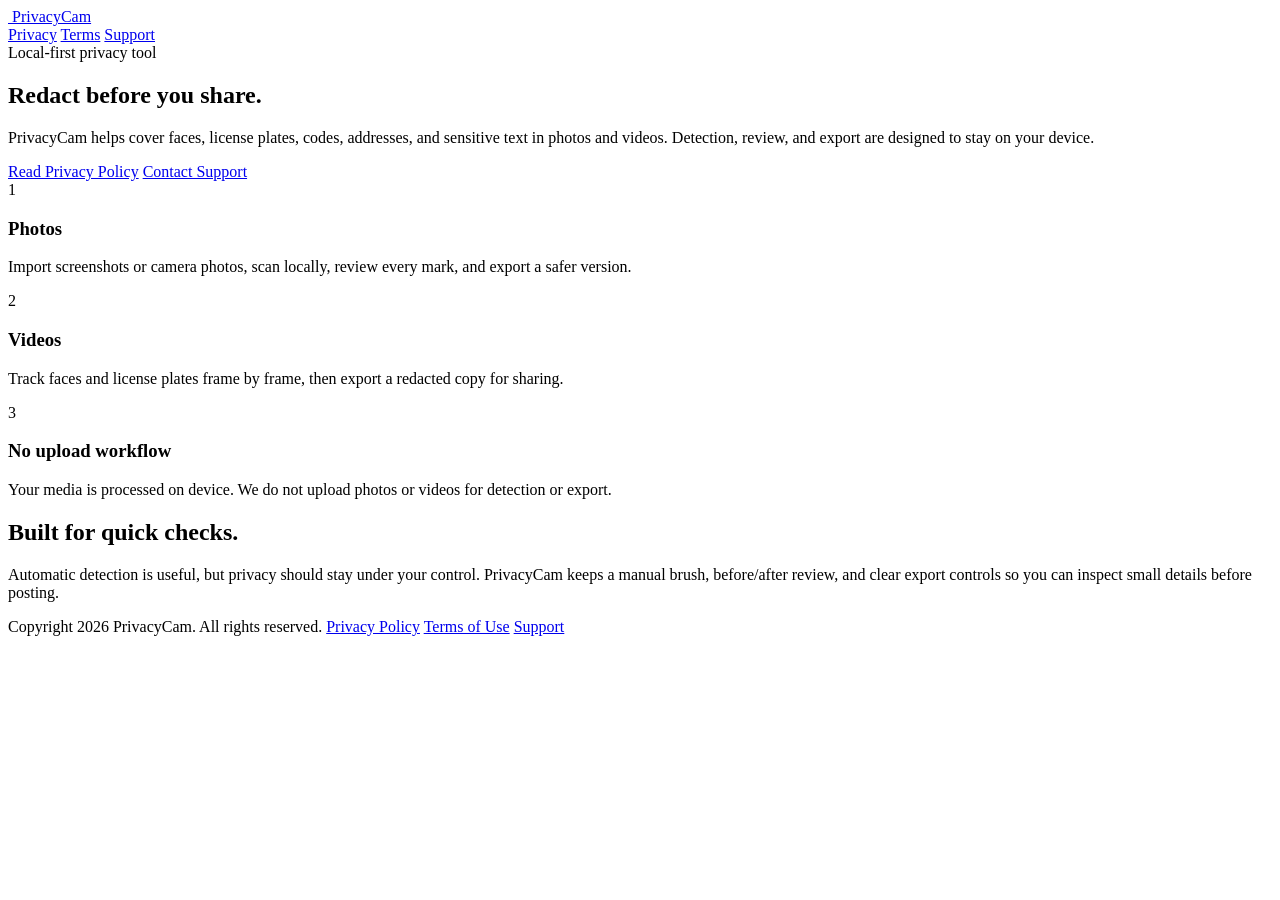
==== index.html @ f9ae5edd "Add files via upload" ====
<!doctype html>
<html lang="en">
<head>
  <meta charset="utf-8">
  <meta name="viewport" content="width=device-width, initial-scale=1">
  <title>PrivacyCam - Private photo and video redaction</title>
  <meta name="description" content="PrivacyCam redacts faces, license plates, codes, addresses, and sensitive text in photos and videos. Processing is designed to stay on your device.">
  <meta property="og:title" content="PrivacyCam">
  <meta property="og:description" content="Private photo and video redaction, designed for on-device processing.">
  <meta property="og:image" content="assets/app-icon.png">
  <link rel="icon" href="assets/app-icon.png">
  <link rel="apple-touch-icon" href="assets/app-icon.png">
  <link rel="stylesheet" href="assets/site.css">
</head>
<body>
  <main class="page">
    <header class="topbar">
      <a class="brand" href="index.html" aria-label="PrivacyCam home">
        <img src="assets/app-icon.png" alt="">
        <span>PrivacyCam</span>
      </a>
      <nav class="nav" aria-label="Main navigation">
        <a href="privacy.html">Privacy</a>
        <a href="terms.html">Terms</a>
        <a href="support.html">Support</a>
      </nav>
    </header>

    <section class="hero">
      <div>
        <div class="eyebrow">Local-first privacy tool</div>
        <h1>Redact before you share.</h1>
        <p class="lead">PrivacyCam helps cover faces, license plates, codes, addresses, and sensitive text in photos and videos. Detection, review, and export are designed to stay on your device.</p>
        <div class="actions">
          <a class="button" href="privacy.html">Read Privacy Policy</a>
          <a class="button secondary" href="support.html">Contact Support</a>
        </div>
      </div>

      <div class="preview" aria-label="PrivacyCam redaction illustration">
        <div class="photo-card"></div>
        <div class="bar-one redaction-bar"></div>
        <div class="bar-two redaction-bar"></div>
        <div class="car"></div>
        <div class="bar-three redaction-bar"></div>
        <div class="lens"></div>
      </div>
    </section>

    <section class="grid" aria-label="Core features">
      <article class="card">
        <span class="icon">1</span>
        <h3>Photos</h3>
        <p>Import screenshots or camera photos, scan locally, review every mark, and export a safer version.</p>
      </article>
      <article class="card">
        <span class="icon">2</span>
        <h3>Videos</h3>
        <p>Track faces and license plates frame by frame, then export a redacted copy for sharing.</p>
      </article>
      <article class="card">
        <span class="icon">3</span>
        <h3>No upload workflow</h3>
        <p>Your media is processed on device. We do not upload photos or videos for detection or export.</p>
      </article>
    </section>

    <section class="section">
      <h2>Built for quick checks.</h2>
      <p>Automatic detection is useful, but privacy should stay under your control. PrivacyCam keeps a manual brush, before/after review, and clear export controls so you can inspect small details before posting.</p>
    </section>

    <footer>
      <span>Copyright 2026 PrivacyCam. All rights reserved.</span>
      <span>
        <a href="privacy.html">Privacy Policy</a>
        <a href="terms.html">Terms of Use</a>
        <a href="support.html">Support</a>
      </span>
    </footer>
  </main>
</body>
</html>
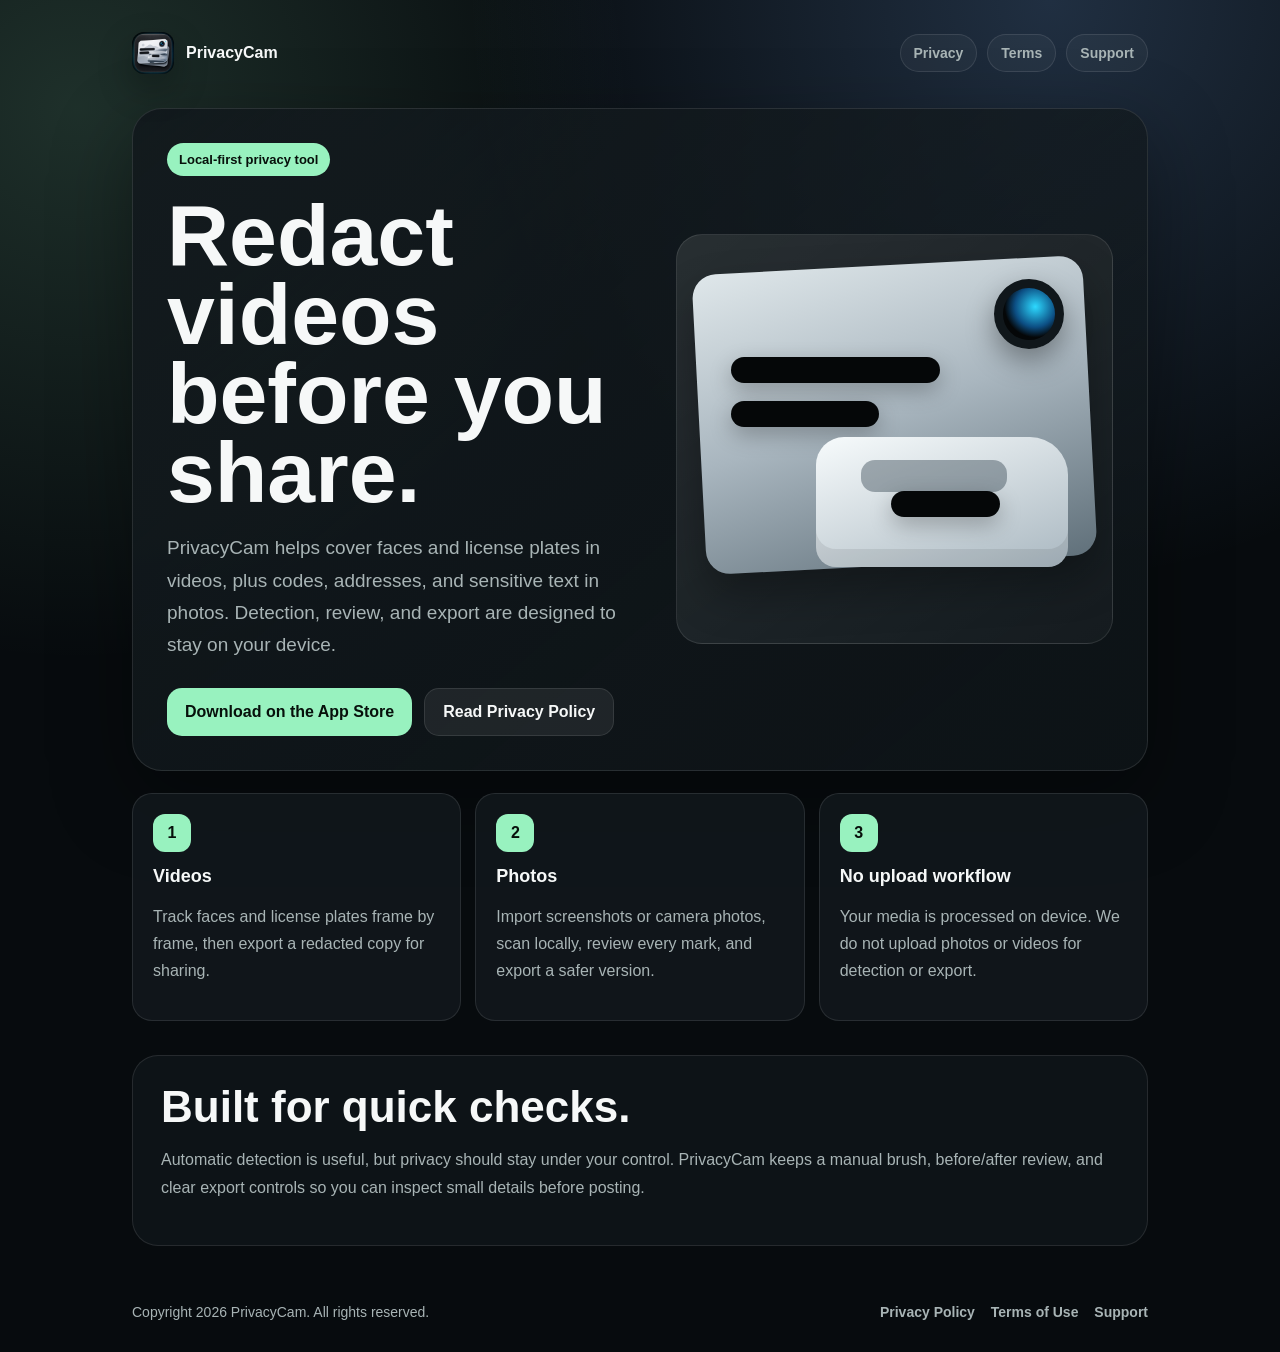
==== commit a8fe17a1: "Update index.html" ====
--- a/index.html
+++ b/index.html
@@ -3,10 +3,10 @@
 <head>
   <meta charset="utf-8">
   <meta name="viewport" content="width=device-width, initial-scale=1">
-  <title>PrivacyCam - Private photo and video redaction</title>
-  <meta name="description" content="PrivacyCam redacts faces, license plates, codes, addresses, and sensitive text in photos and videos. Processing is designed to stay on your device.">
+  <title>PrivacyCam - Video and photo redaction</title>
+  <meta name="description" content="PrivacyCam redacts faces and license plates in videos, plus codes, addresses, and sensitive text in photos. Processing is designed to stay on your device.">
   <meta property="og:title" content="PrivacyCam">
-  <meta property="og:description" content="Private photo and video redaction, designed for on-device processing.">
+  <meta property="og:description" content="Video and photo redaction, designed for on-device processing.">
   <meta property="og:image" content="assets/app-icon.png">
   <link rel="icon" href="assets/app-icon.png">
   <link rel="apple-touch-icon" href="assets/app-icon.png">
@@ -21,19 +21,19 @@
       </a>
       <nav class="nav" aria-label="Main navigation">
         <a href="privacy.html">Privacy</a>
-        <a href="terms.html">Terms</a>
-        <a href="support.html">Support</a>
+        <a href="term.html">Terms</a>
+        <a href="index.html">Support</a>
       </nav>
     </header>
 
     <section class="hero">
       <div>
         <div class="eyebrow">Local-first privacy tool</div>
-        <h1>Redact before you share.</h1>
-        <p class="lead">PrivacyCam helps cover faces, license plates, codes, addresses, and sensitive text in photos and videos. Detection, review, and export are designed to stay on your device.</p>
+        <h1>Redact videos before you share.</h1>
+        <p class="lead">PrivacyCam helps cover faces and license plates in videos, plus codes, addresses, and sensitive text in photos. Detection, review, and export are designed to stay on your device.</p>
         <div class="actions">
-          <a class="button" href="privacy.html">Read Privacy Policy</a>
-          <a class="button secondary" href="support.html">Contact Support</a>
+          <a class="button" href="https://apps.apple.com/app/id6768962911">Download on the App Store</a>
+          <a class="button secondary" href="privacy.html">Read Privacy Policy</a>
         </div>
       </div>
 
@@ -50,13 +50,13 @@
     <section class="grid" aria-label="Core features">
       <article class="card">
         <span class="icon">1</span>
-        <h3>Photos</h3>
-        <p>Import screenshots or camera photos, scan locally, review every mark, and export a safer version.</p>
+        <h3>Videos</h3>
+        <p>Track faces and license plates frame by frame, then export a redacted copy for sharing.</p>
       </article>
       <article class="card">
         <span class="icon">2</span>
-        <h3>Videos</h3>
-        <p>Track faces and license plates frame by frame, then export a redacted copy for sharing.</p>
+        <h3>Photos</h3>
+        <p>Import screenshots or camera photos, scan locally, review every mark, and export a safer version.</p>
       </article>
       <article class="card">
         <span class="icon">3</span>
@@ -74,8 +74,8 @@
       <span>Copyright 2026 PrivacyCam. All rights reserved.</span>
       <span>
         <a href="privacy.html">Privacy Policy</a>
-        <a href="terms.html">Terms of Use</a>
-        <a href="support.html">Support</a>
+        <a href="term.html">Terms of Use</a>
+        <a href="index.html">Support</a>
       </span>
     </footer>
   </main>
--- a/assets/site.css
+++ b/assets/site.css
@@ -0,0 +1,350 @@
+:root {
+  color-scheme: dark;
+  --bg: #070b0e;
+  --panel: rgba(18, 25, 29, 0.84);
+  --panel-strong: #12191d;
+  --text: #f6f8f8;
+  --muted: #a8b4b5;
+  --line: rgba(255, 255, 255, 0.1);
+  --mint: #98f2bf;
+  --blue: #79aff8;
+  --orange: #f4ba72;
+  --shadow: 0 28px 80px rgba(0, 0, 0, 0.36);
+}
+
+* {
+  box-sizing: border-box;
+}
+
+html {
+  scroll-behavior: smooth;
+}
+
+body {
+  margin: 0;
+  min-height: 100vh;
+  font-family: -apple-system, BlinkMacSystemFont, "Segoe UI", sans-serif;
+  background:
+    radial-gradient(circle at 82% 0%, rgba(121, 175, 248, 0.22), transparent 34%),
+    radial-gradient(circle at 6% 8%, rgba(152, 242, 191, 0.16), transparent 32%),
+    var(--bg);
+  color: var(--text);
+}
+
+a {
+  color: inherit;
+  text-decoration: none;
+}
+
+.page {
+  width: min(1060px, 100%);
+  margin: 0 auto;
+  padding: 22px;
+}
+
+.topbar {
+  display: flex;
+  align-items: center;
+  justify-content: space-between;
+  gap: 18px;
+  padding: 10px 0 34px;
+}
+
+.brand {
+  display: inline-flex;
+  align-items: center;
+  gap: 12px;
+  font-weight: 900;
+  letter-spacing: 0;
+}
+
+.brand img {
+  width: 42px;
+  height: 42px;
+  border-radius: 12px;
+  box-shadow: 0 14px 34px rgba(0, 0, 0, 0.28);
+}
+
+.nav {
+  display: flex;
+  align-items: center;
+  gap: 10px;
+  flex-wrap: wrap;
+}
+
+.nav a,
+.pill {
+  color: var(--muted);
+  font-size: 14px;
+  font-weight: 800;
+  padding: 10px 13px;
+  border: 1px solid var(--line);
+  border-radius: 999px;
+  background: rgba(255, 255, 255, 0.04);
+}
+
+.nav a:hover {
+  color: var(--text);
+  border-color: rgba(152, 242, 191, 0.42);
+}
+
+.hero {
+  display: grid;
+  grid-template-columns: 1.05fr 0.95fr;
+  gap: 26px;
+  align-items: center;
+  padding: 34px;
+  border: 1px solid var(--line);
+  background: linear-gradient(140deg, rgba(18, 25, 29, 0.94), rgba(18, 25, 29, 0.58));
+  border-radius: 30px;
+  box-shadow: var(--shadow);
+}
+
+.eyebrow {
+  display: inline-flex;
+  align-items: center;
+  gap: 8px;
+  color: #07100b;
+  background: var(--mint);
+  font-size: 13px;
+  font-weight: 900;
+  padding: 9px 12px;
+  border-radius: 999px;
+  margin-bottom: 20px;
+}
+
+h1 {
+  margin: 0;
+  max-width: 760px;
+  font-size: clamp(44px, 8vw, 86px);
+  line-height: 0.92;
+  letter-spacing: 0;
+}
+
+h2 {
+  margin: 0 0 12px;
+  font-size: clamp(28px, 4vw, 44px);
+  line-height: 1.05;
+  letter-spacing: 0;
+}
+
+h3 {
+  margin: 0 0 8px;
+  font-size: 18px;
+}
+
+p,
+li {
+  color: var(--muted);
+  line-height: 1.7;
+}
+
+.lead {
+  max-width: 690px;
+  font-size: 19px;
+  margin: 20px 0 0;
+}
+
+.actions {
+  display: flex;
+  gap: 12px;
+  flex-wrap: wrap;
+  margin-top: 26px;
+}
+
+.button {
+  display: inline-flex;
+  align-items: center;
+  justify-content: center;
+  min-height: 48px;
+  padding: 0 18px;
+  border-radius: 15px;
+  font-weight: 900;
+  background: var(--mint);
+  color: #07100b;
+}
+
+.button.secondary {
+  background: rgba(255, 255, 255, 0.07);
+  color: var(--text);
+  border: 1px solid var(--line);
+}
+
+.preview {
+  position: relative;
+  min-height: 410px;
+  border-radius: 26px;
+  background:
+    linear-gradient(145deg, rgba(255, 255, 255, 0.10), rgba(255, 255, 255, 0.02)),
+    #10171b;
+  border: 1px solid var(--line);
+  overflow: hidden;
+  padding: 22px;
+}
+
+.photo-card {
+  position: absolute;
+  inset: 30px 22px 78px;
+  border-radius: 24px;
+  background:
+    linear-gradient(165deg, #dfe7ea, #a9b6bf 48%, #60707a);
+  transform: rotate(-3deg);
+  box-shadow: 0 22px 44px rgba(0, 0, 0, 0.32);
+}
+
+.car {
+  position: absolute;
+  right: 44px;
+  bottom: 76px;
+  width: 58%;
+  height: 32%;
+  border-radius: 28px 38px 20px 20px;
+  background: linear-gradient(160deg, #f7fbfc, #aab8c1);
+  box-shadow: inset 0 -18px 0 rgba(0, 0, 0, 0.08);
+}
+
+.car::before {
+  content: "";
+  position: absolute;
+  left: 18%;
+  top: 18%;
+  width: 58%;
+  height: 24%;
+  border-radius: 14px;
+  background: rgba(49, 66, 78, 0.42);
+}
+
+.redaction-bar {
+  position: absolute;
+  height: 26px;
+  border-radius: 999px;
+  background: #050708;
+  box-shadow: 0 8px 22px rgba(0, 0, 0, 0.26);
+}
+
+.bar-one {
+  left: 54px;
+  top: 122px;
+  width: 48%;
+}
+
+.bar-two {
+  left: 54px;
+  top: 166px;
+  width: 34%;
+}
+
+.bar-three {
+  right: 112px;
+  bottom: 126px;
+  width: 25%;
+}
+
+.lens {
+  position: absolute;
+  right: 48px;
+  top: 44px;
+  width: 70px;
+  height: 70px;
+  border-radius: 50%;
+  background: radial-gradient(circle at 62% 36%, #2dd9ff, #0c4e83 44%, #050708 66%);
+  border: 9px solid #10171b;
+  box-shadow: 0 12px 28px rgba(0, 0, 0, 0.36);
+}
+
+.grid {
+  display: grid;
+  grid-template-columns: repeat(3, 1fr);
+  gap: 14px;
+  margin-top: 22px;
+}
+
+.card {
+  padding: 20px;
+  background: var(--panel);
+  border: 1px solid var(--line);
+  border-radius: 20px;
+}
+
+.card .icon {
+  display: inline-flex;
+  width: 38px;
+  height: 38px;
+  align-items: center;
+  justify-content: center;
+  color: #07100b;
+  background: var(--mint);
+  border-radius: 12px;
+  font-weight: 900;
+  margin-bottom: 14px;
+}
+
+.section {
+  margin-top: 34px;
+  padding: 28px;
+  background: rgba(18, 25, 29, 0.62);
+  border: 1px solid var(--line);
+  border-radius: 26px;
+}
+
+.legal {
+  max-width: 800px;
+}
+
+.legal h1 {
+  font-size: clamp(36px, 7vw, 64px);
+}
+
+.legal section {
+  margin-top: 30px;
+  padding-top: 26px;
+  border-top: 1px solid var(--line);
+}
+
+.legal ul {
+  padding-left: 20px;
+}
+
+.note {
+  padding: 16px;
+  border-radius: 18px;
+  background: rgba(152, 242, 191, 0.10);
+  border: 1px solid rgba(152, 242, 191, 0.22);
+}
+
+footer {
+  display: flex;
+  justify-content: space-between;
+  gap: 16px;
+  flex-wrap: wrap;
+  margin-top: 34px;
+  padding: 24px 0 10px;
+  color: var(--muted);
+  font-size: 14px;
+}
+
+footer a {
+  color: var(--muted);
+  font-weight: 800;
+  margin-left: 12px;
+}
+
+@media (max-width: 800px) {
+  .topbar {
+    align-items: flex-start;
+    flex-direction: column;
+  }
+
+  .hero {
+    grid-template-columns: 1fr;
+    padding: 24px;
+  }
+
+  .preview {
+    min-height: 320px;
+  }
+
+  .grid {
+    grid-template-columns: 1fr;
+  }
+}
